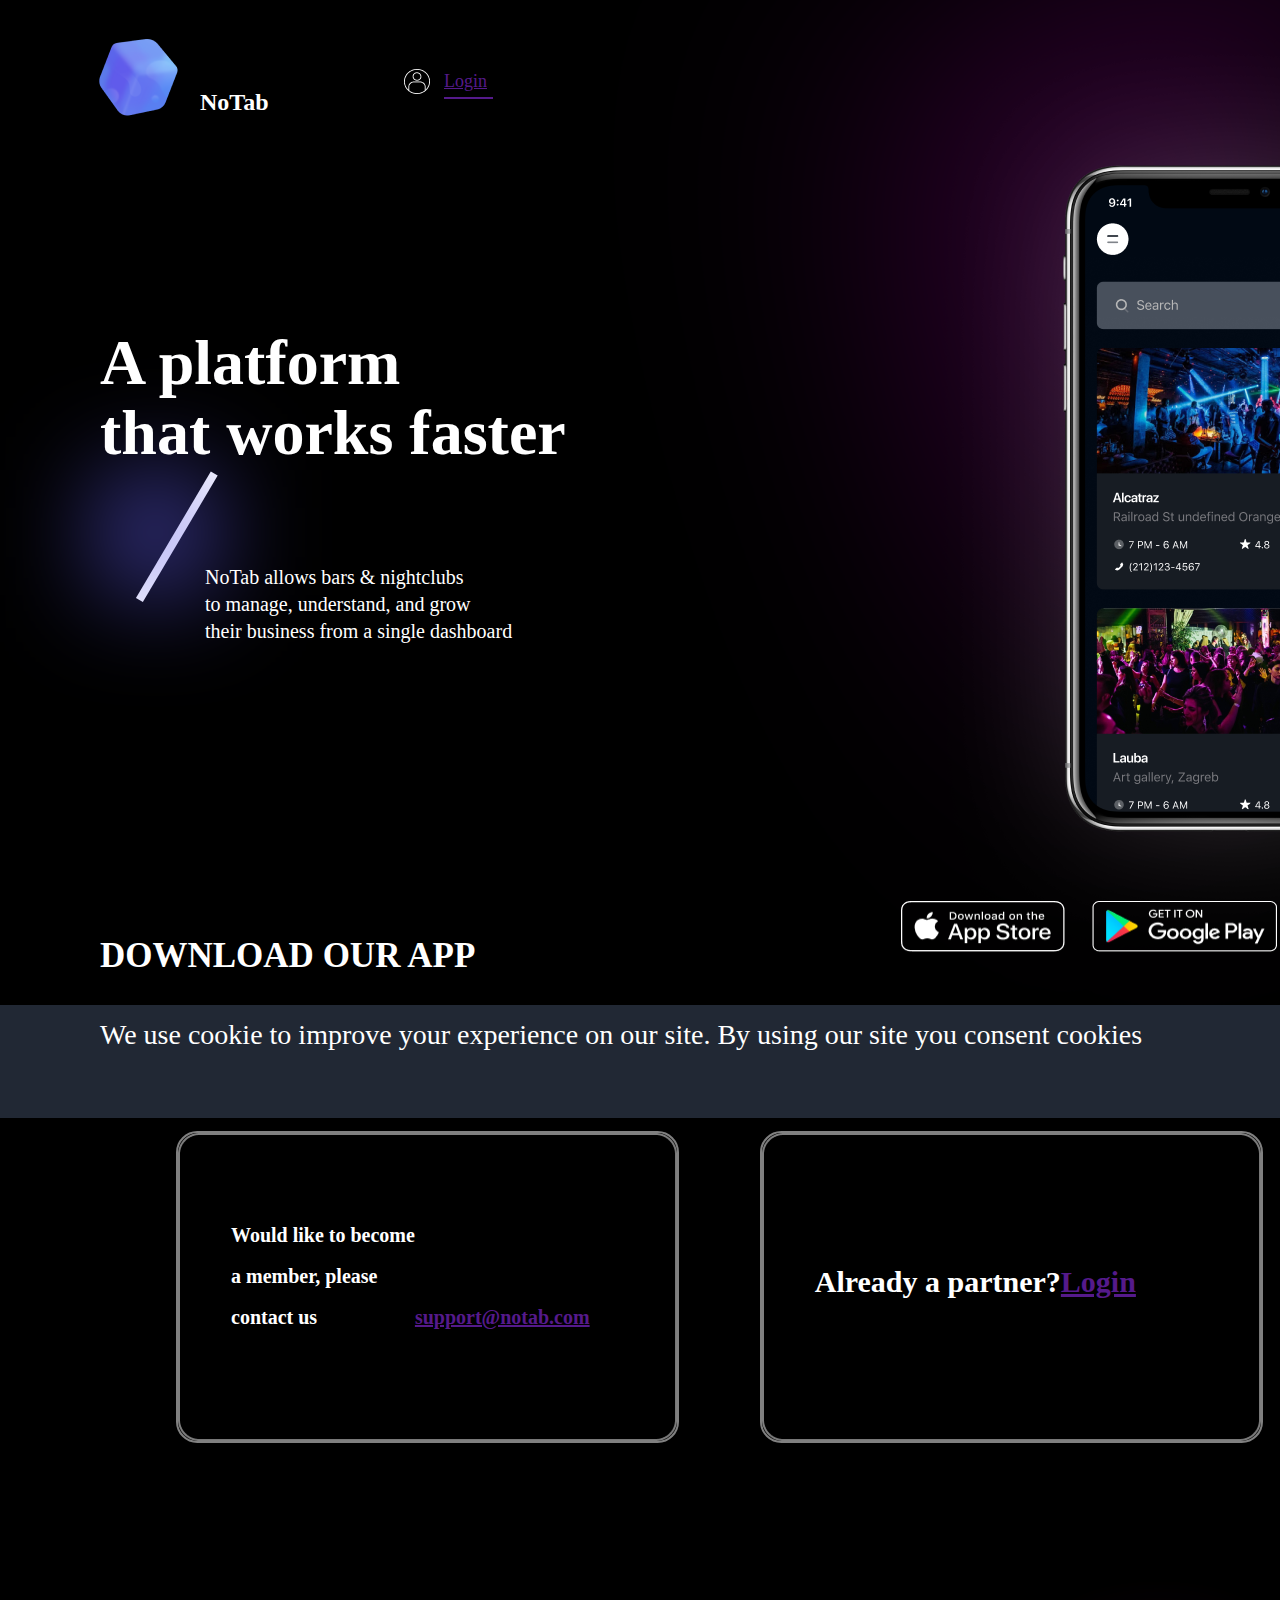
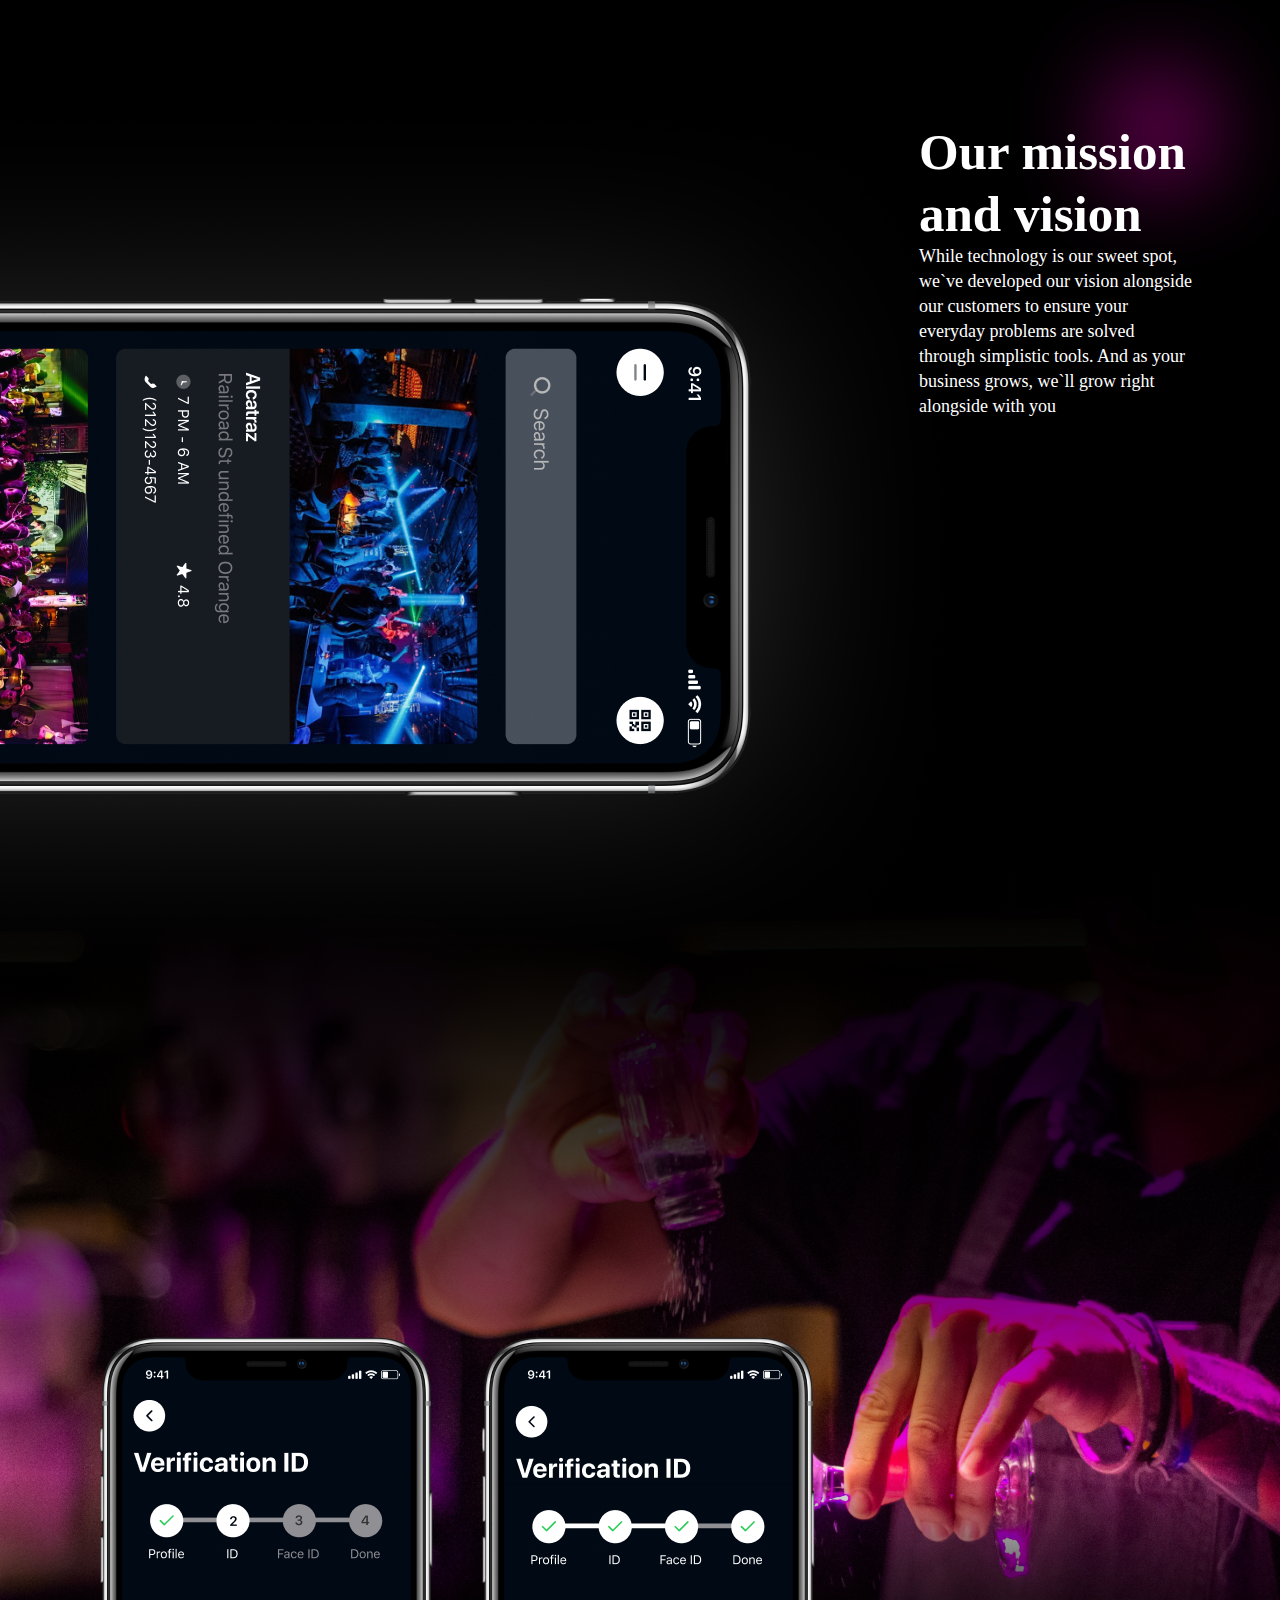
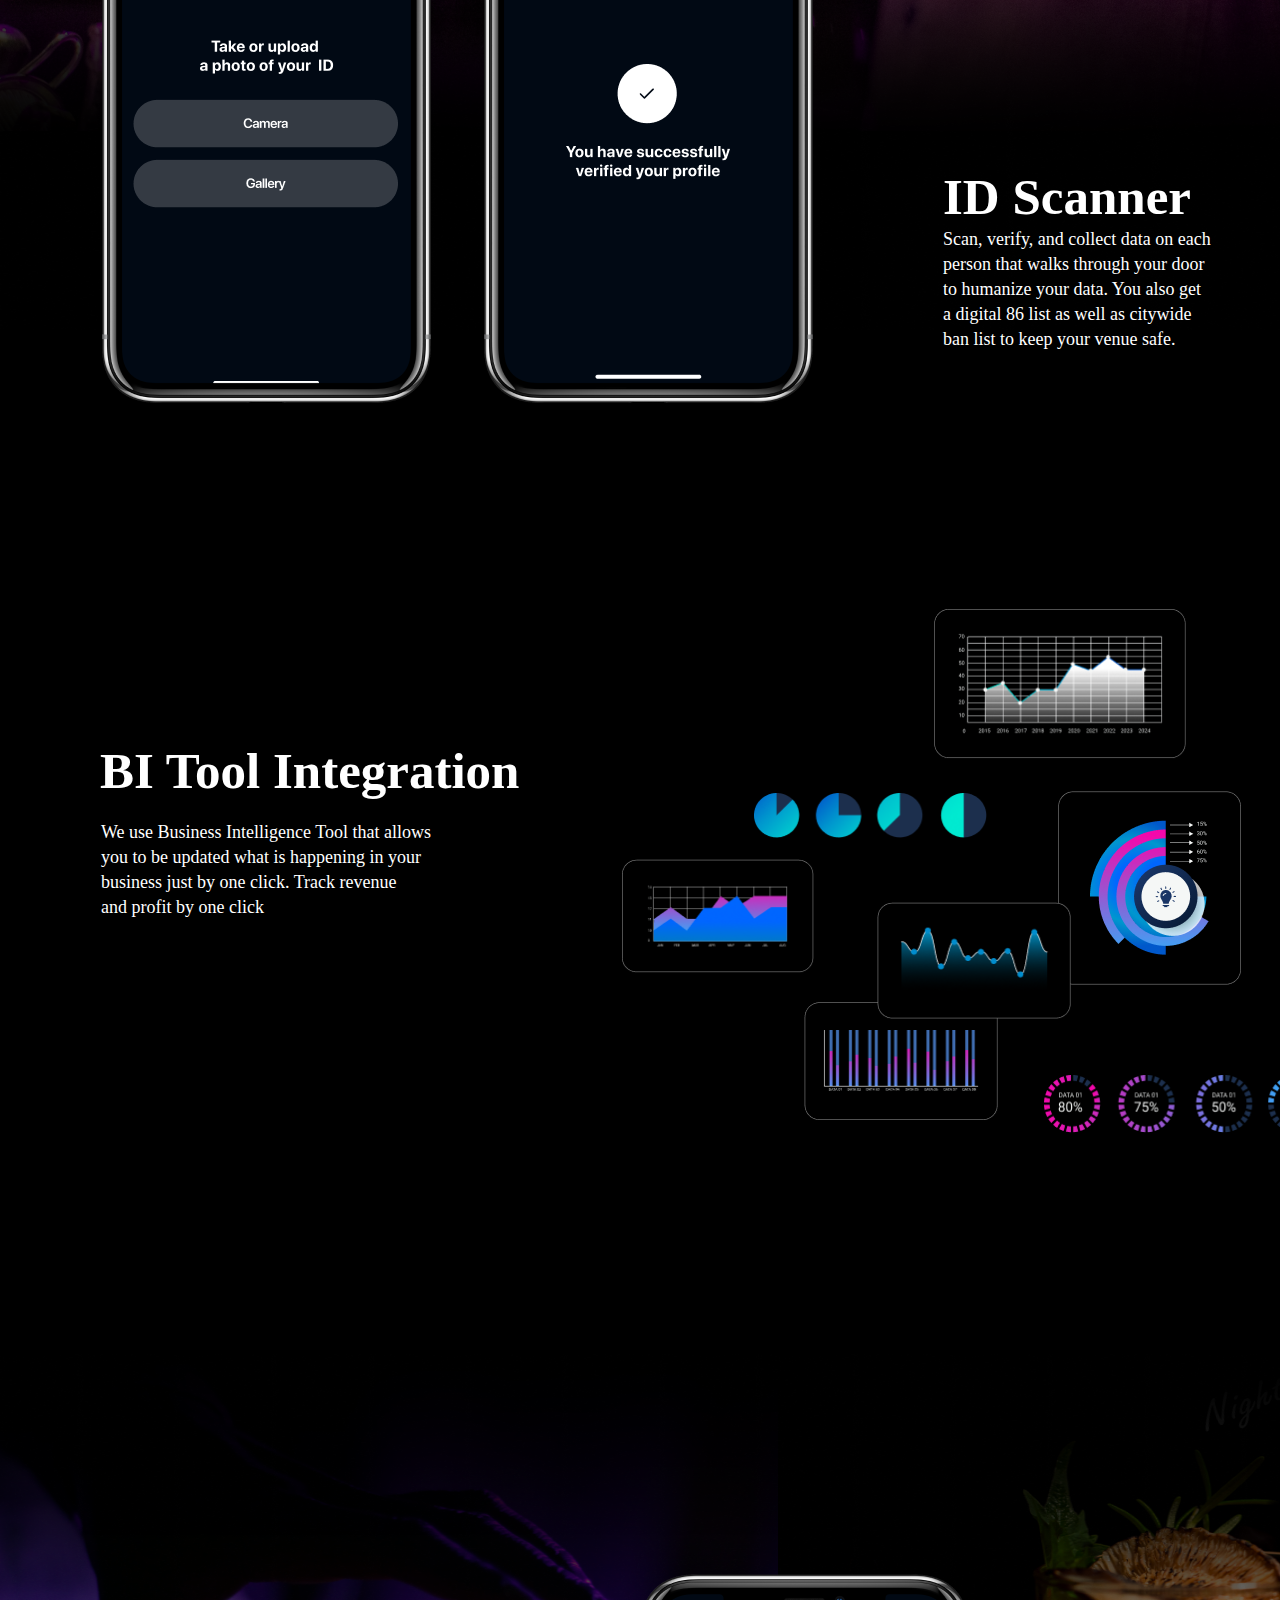
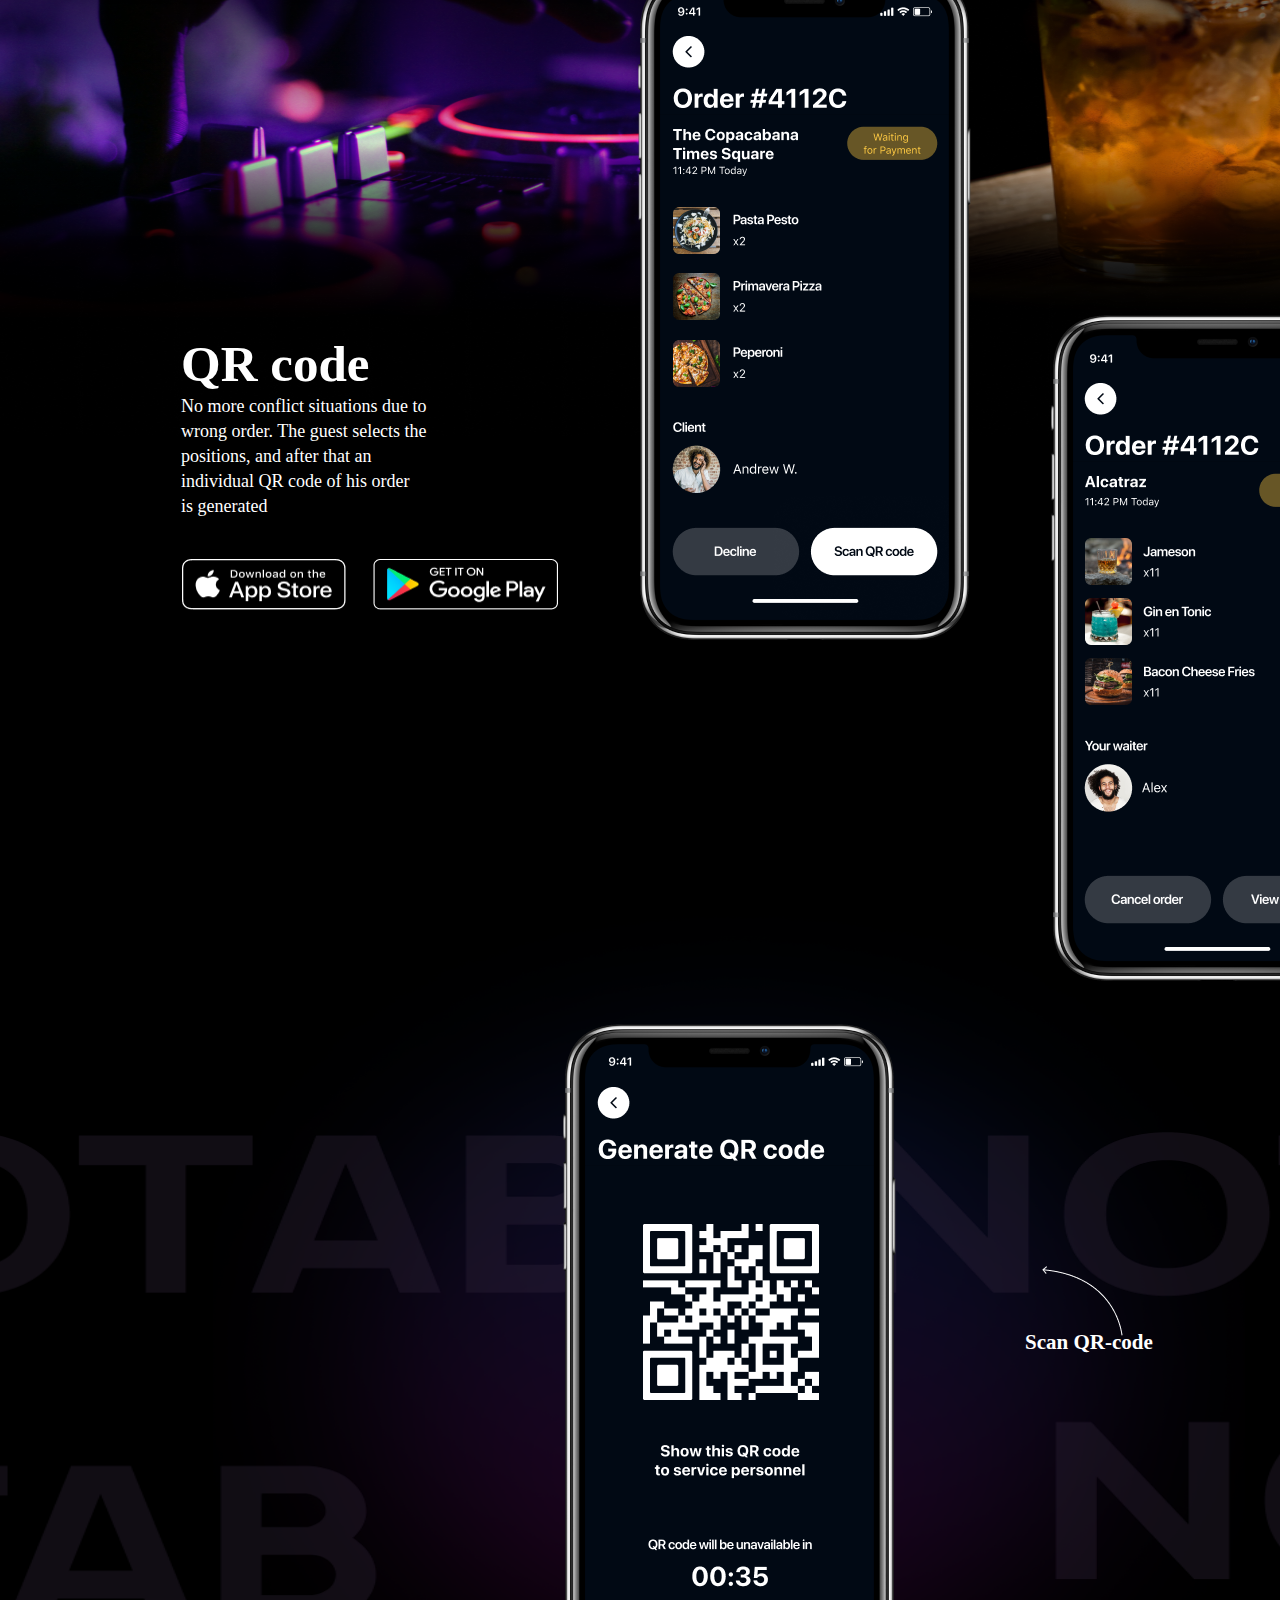
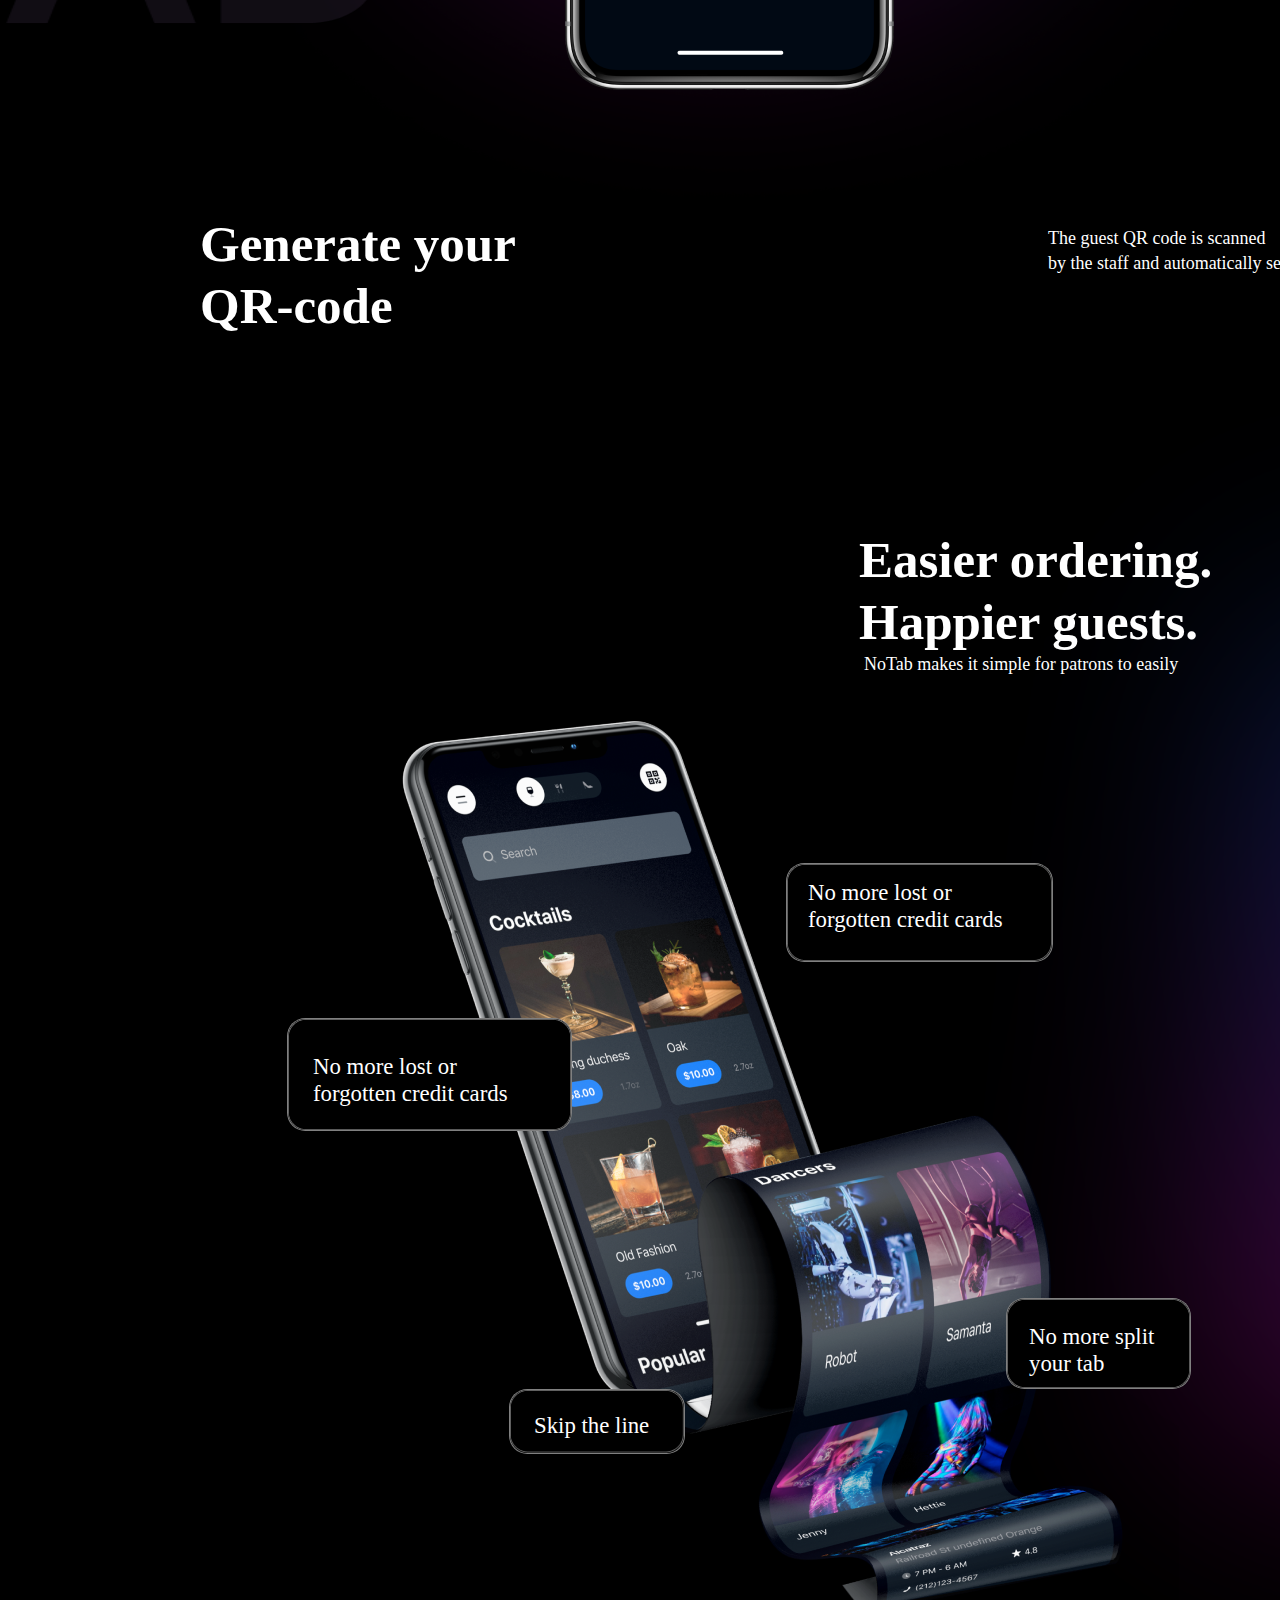
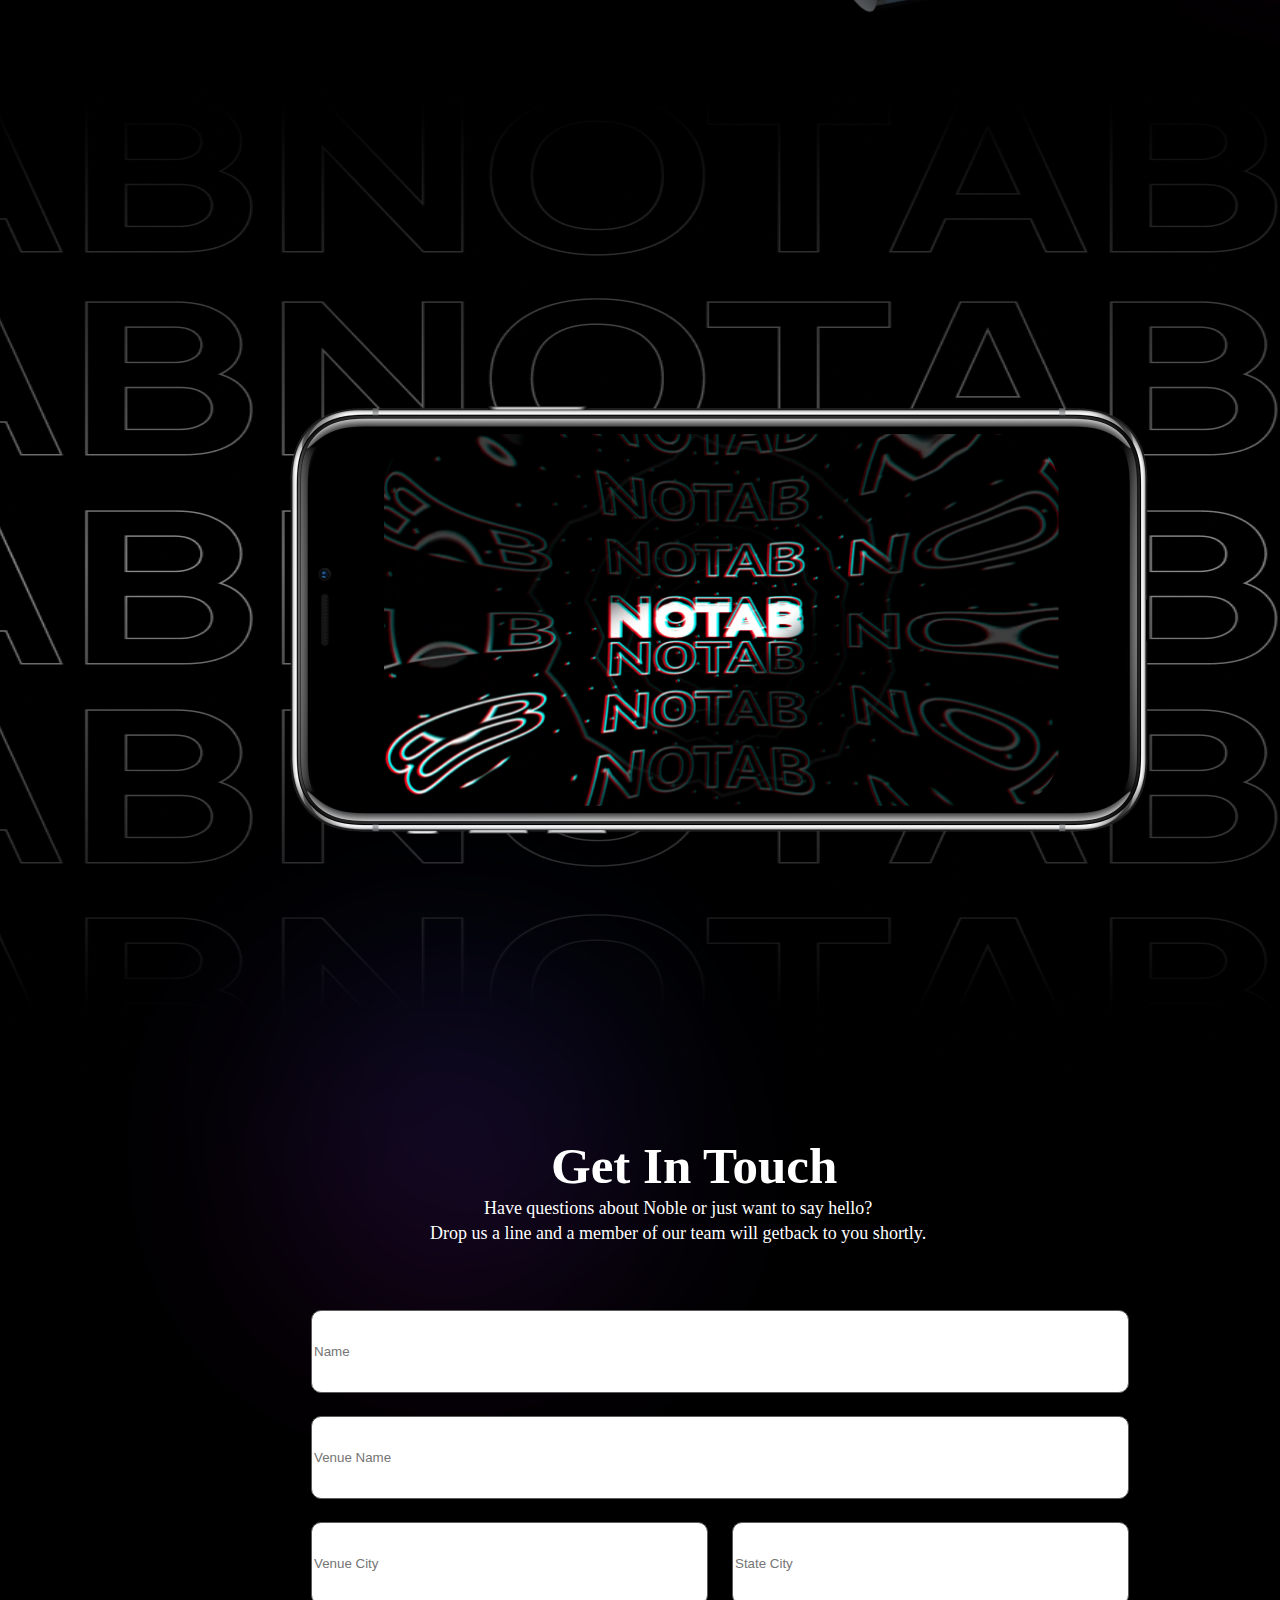
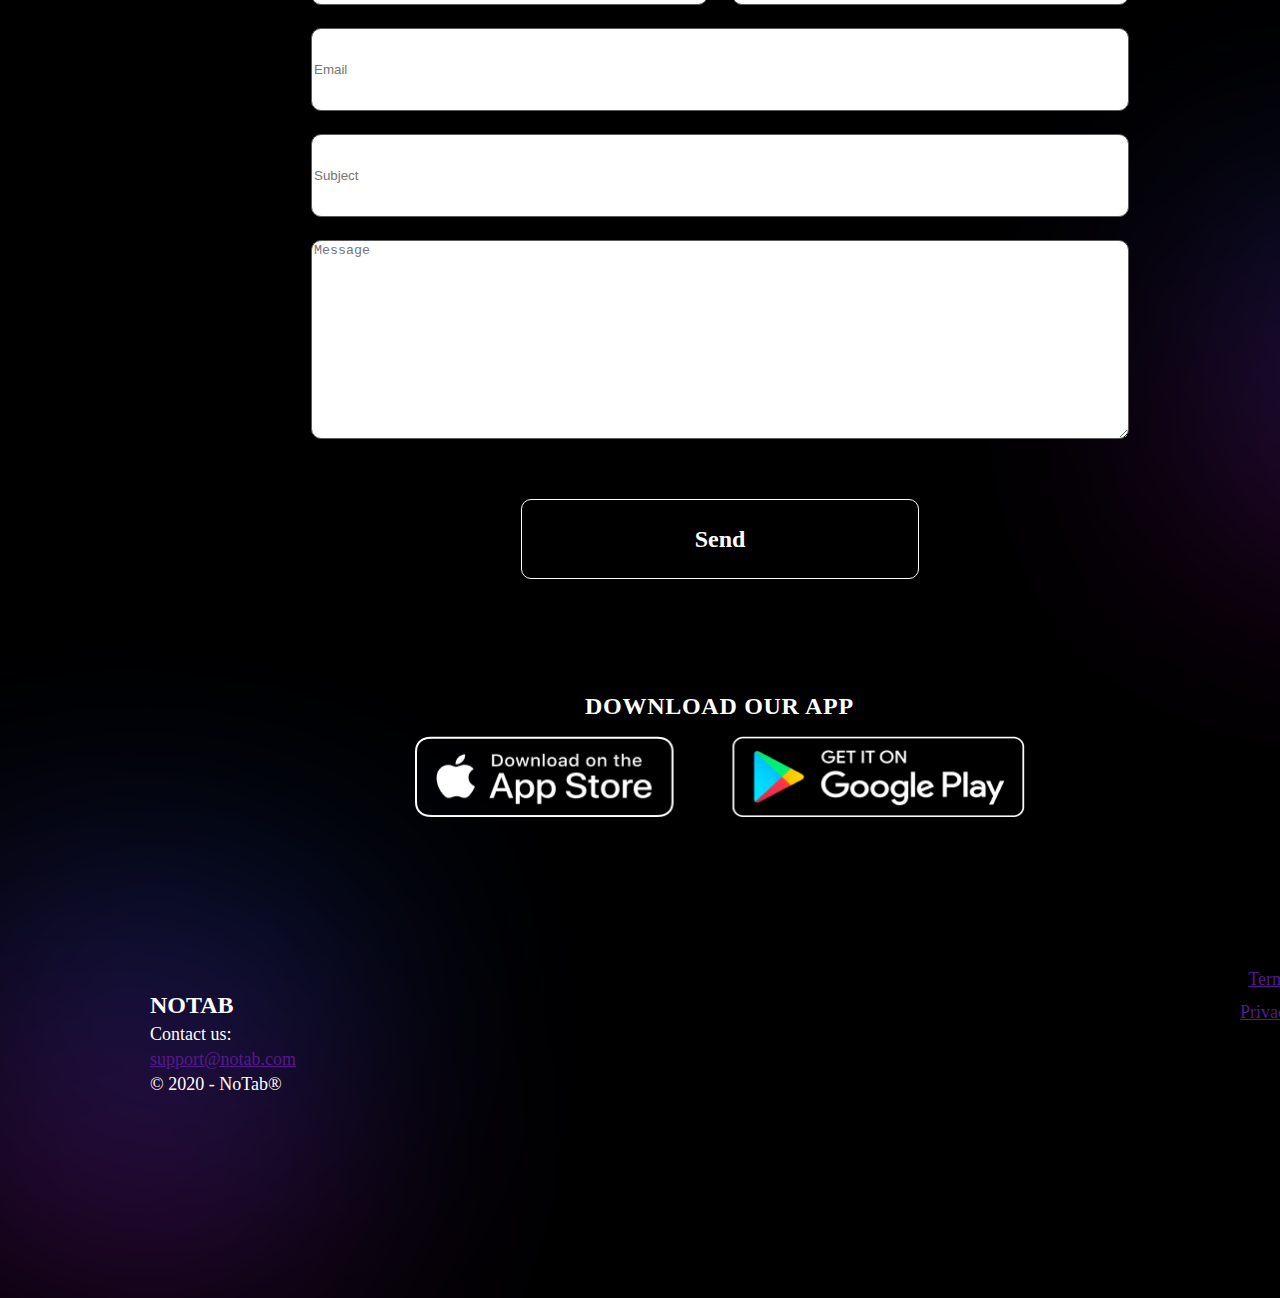
==== index.html @ 24da112d "Add files via upload" ====
<!DOCTYPE html>
<html lang="en">
<head>
    <meta charset="UTF-8">
    <meta http-equiv="X-UA-Compatible" content="IE=edge">
    <meta name="viewport" content="width=device-width, initial-scale=1.0">
    <link rel="stylesheet" href="styles.css">
    <title>Тестовое задание Purrweb</title>
</head>
<body>
    <figure>
        <img src="Img/Cube1.png" alt="" class="sqr">
        <img src="Img/Circle.png" alt="" class="crcl">
        <img src="Img/Cloud.png" alt="" class="cloud1">
        <img src="Img/Phone1.png" alt="" class="phone">
        <img src="Img/Line.png" alt="" class="line">
        <img src="Img/Cloud2.png" alt="" class="cloud2">
        <img src="Img/Apps.png" alt="" class="apps">
        <img src="Img/Border1.png" alt="" class="border">
        <img src="Img/Border1.png" alt="" class="border1">
        <img src="Img/Cloud3.png" alt="" class="cloud3">
        <img src="Img/Background.png" alt="" class="background">
        <img src="Img/Shadow.png" alt="" class="shadow">
        <img src="Img/Phone2.png" alt="" class="phone2">
        <img src="Img/Phone3.png" alt="" class="phone3">
        <img src="Img/Phone4.png" alt="" class="phone4">
        <img src="Img/Group 558.png" alt="" class="g558">
        <img src="Img/Group 559.png" alt="" class="g559">
        <img src="Img/Group 561.png" alt="" class="g561">
        <img src="Img/Group 562.png" alt="" class="g562">
        <img src="Img/Group 564.png" alt="" class="g564">
        <img src="Img/Group 565.png" alt="" class="g565">
        <img src="Img/Group.png" alt="" class="g1">
        <img src="Img/Background1.png" alt="" class="background1">
        <img src="Img/Background2.png" alt="" class="background2">
        <img src="Img/Text.png" alt="" class="text">
        <img src="Img/Shadow1.png" alt="" class="shadow1">
        <img src="Img/Phone6.png" alt="" class="phone5">
        <img src="Img/Phone5.png" alt="" class="phone6">
        <img src="Img/Apps1.png" alt="" class="apps1">
        <img src="Img/Cloud4.png" alt="" class="cloud4">
        <img src="Img/Text1.png" alt="" class="text1">
        <img src="Img/Phone7.png" alt="" class="phone7">
        <img src="Img/Cloud5.png" alt="" class="cloud5">
        <img src="Img/Phone9.png" alt="" class="phone9">
        <img src="Img/Rec1.png" alt="" class="rec1">
        <img src="Img/Rec2.png" alt="" class="rec2">
        <img src="Img/Rec3.png" alt="" class="rec3">
        <img src="Img/Rec4.png" alt="" class="rec4">
        <img src="Img/Text2.png" alt="" class="text2">
        <img src="Img/Phone81.png" alt="" class="phone81">
        <img src="Img/Phone82.png" alt="" class="phone82">
        <img src="Img/Phone8.png" alt="" class="phone8">
        <img src="Img/Cloud6.png" alt="" class="cloud6">
        <img src="Img/Cloud7.png" alt="" class="cloud7">
        <img src="Img/Cloud8.png" alt="" class="cloud8">
        <img src="Img/Apps2.png" alt="" class="apps2">
        <img src="Img/Arrow 1.png" alt="" class="arrow">
    </figure>
    <section>
        <h2 class="notab">NoTab</h2>
        <a href="" class="login" :hover>Login</a>
        <h2 class="middle1">A platform <br> that works faster</h2>
        <p class="middle2">NoTab allows bars & nightclubs <br> to manage, understand, and grow <br> their business from a single dashboard</p>
    </section>
    <section>
        <h2 class="bottom1">DOWNLOAD OUR APP</h2>
        <p class="cookie">We use cookie to improve your experience on our site. By using our site you consent cookies <button class="button1">Ok</button></p>
        <p class="donate">Would like to become <br>a member, please <br> contact us <a href="">support@notab.com</a></p>
        <p class="donate1">Already a partner? <br> <a href="">Login</a></p>
    </section>
    <form action="" class="form1">
        <input type="text" class="username" required placeholder="Name">
        <input type="text" class="vename" required placeholder="Venue Name">
        <input type="text" class="city1" required placeholder="Venue City"> <input type="text" class="city2" required placeholder="State City">
        <input type="text" class="mail" required placeholder="Email">
        <input type="text" class="subject" required placeholder="Subject">
        <textarea name="" id="" cols="30" rows="10" class="message" required placeholder="Message"></textarea>
        <input type="submit" value="Send" class="send" required>
    </form>
    <section>
     <h2 class="section1">Our mission <br> and vision</h2>
     <p class="section2">While technology is our sweet spot, <br> we`ve developed our vision alongside <br> our customers to ensure your <br> everyday problems are solved <br> through simplistic tools. And as your <br> business grows, we`ll grow right <br> alongside with you</p>
    </section>
    <section>
        <h2 class="id1">ID Scanner</h2>
        <p class="scan">Scan, verify, and collect data on each <br> person that walks through your door <br> to humanize your data. You also get <br> a digital 86 list as well as citywide <br> ban list to keep your venue safe.</p>
    </section>
    <section>
        <h2 class="bi">BI Tool Integration</h2>
        <p class="bit">We use Business Intelligence Tool that allows <br> you to be updated what is happening in your <br> business just by one click. Track revenue <br> and profit by one click</p>
    </section>
    <section>
        <h2 class="qr">QR code</h2>
        <p class="conf">No more conflict situations due to <br> wrong order. The guest selects the <br> positions, and after that an <br> individual QR code of his order <br> is generated</p>
        <p class="scan1">Scan QR-code</p>
    </section>
    <section>
        <h2 class="gen">Generate your <br> QR-code</h2>
        <p class="gue">The guest QR code is scanned <br> by the staff and automatically sent</p>
    </section>
    <section>
        <h2 class="ease">Easier ordering. <br> Happier guests.</h2>
        <p class="not">NoTab makes it simple for patrons to easily</p>
    </section>
    <section>
        <p class="sqr1">No more lost or <br> forgotten credit cards</p>
        <p class="sqr2">No more lost or <br> forgotten credit cards</p>
        <p class="sqr3">Skip the line</p>
        <p class="sqr4">No more split <br> your tab</p>
    </section>
    <section>
        <h2 class="getin">Get In Touch</h2>
        <p class="ques">Have questions about Noble or just want to say hello? <br> Drop us a line and a member of our team will getback to you shortly.</p>
    </section>
    <footer>
        <h2 class="dow">DOWNLOAD OUR APP</h2>
        <section>
            <h2 class="not1">NOTAB</h2>
            <p class="cont">Contact us: <br> <a href="">support@notab.com</a> <br> © 2020 - NoTab®</p>
        </section>
        <section>
            <a href="" class="term">Terms to use</a>
            <a href="" class="term1">Privacy policy</a>
        </section>
    </footer>
</body>
</html>
---- styles.css ----
html{
background-color: black;
color: white;
}
.notab{
position: absolute;
width: 96px;
height: 24.75px;
left: 200px;
top: 69px;
}
.sqr{
position: absolute;
width: 107px;
height: 109px;
left: 85px;
top: 23px;
}
.crcl{
position: absolute;
width: 26px;
height: 24.99px;
left: 404px;
top: 69px;
}
.login{
position: absolute;
width: 49px;
height: 25px;
left: 444px;
top: 69px;
font-family: 'Noto Sans';
font-style: normal;
font-weight: 500;
font-size: 18px;
line-height: 25px;
border-bottom: 2px solid;
padding-bottom: 3px;
}
.cloud1, .cloud2, .cloud3, .cloud4, .cloud5, .cloud6, .cloud7, .cloud8{
position: absolute;
}
.cloud1{
left: 835.35px;
filter: blur(125px);
transform: rotate(-105.26deg);
}
.cloud2{
width: 125px;
height: 125px;
left: 93px;
top: 470px;
background: rgba(96, 92, 234, 0.5);
filter: blur(50px);
}
.cloud3{
width: 85px;
height: 85px;
left: 1116px;
top: 1686px;
background: #F101BF;
opacity: 0.7;
filter: blur(50px);
}
.cloud4{
width: 1031.52px;
height: 961.81px;
left: 213px;
top: 5677px;
}
.cloud5, .cloud6, .cloud7, .cloud8{
background: linear-gradient(12.08deg, #F101BF 2.82%, #0066FF 97.06%);
opacity: 0.3;
filter: blur(125px);
transform: rotate(5.78deg);
}
.cloud5{
left: 1236px;
right: -7.63%;
top: 7054px;
bottom: 32.11%;
}
.cloud6{
height: 250px;
left: 332px;
right: 837px;
top: 9017px;
bottom: 1492px;
}
.cloud7{
height: 336px;
width: 340px;
left: 1200px;
right: -120px;
top: 9811px;
bottom: 600px;
}
.cloud8{
height: 405px;
width: 411px;
left: -60px;
right: 1053px;
top: 10473px;
bottom: -140px;
}
.phone, .phone2, .phone3, .phone4, .phone5, .phone6, .phone7, .phone8, .phone81, .phone82, .phone9{
position: absolute;
}
.phone{
left: 923px;
}
.phone2{
top: 1689px;
left: 0px;
}
.phone3{
left: 100px;
top: 2937px;
}
.phone4{
left: 482px;
top: 2937px;
}
.phone5{
left: 638px;
top: 4774px;   
}
.phone6{
left: 1051px;
top: 5115px;
}
.phone7{
left: 563px;
top: 5824px;
}
.phone8{
left: 290.06px;
top: 8406.08px;
}
.phone81{
width: 835px;
height: 402px;
left: 302px;
top: 8419.16px;
}
.phone82{
width: 675.46px;
height: 377px;
left: 384px;
top: 8431.08px;
background: #000000;
border-radius: 57px;
}
.phone9{
left: 311px;
top: 7059px;
}
.line{
position: absolute;
width: 139.43px;
height: 0px;
left: 103px;
top: 533px;
border: 4px solid #FFFFFF;
transform: rotate(120.61deg);
}
.middle1, .middle2{
position: absolute;
font-style: normal;
display: flex;
align-items: flex-end;
}
.middle1{
width: 643px;
height: 140px;
left: 100px;
top: 275px;
font-family: 'Montserrat';
font-weight: 700;
font-size: 64px;
line-height: 70px;
}
.middle2{
width: 380px;
height: 81px;
left: 205px;
top: 544px;
font-family: 'Noto Sans';
font-weight: 400;
font-size: 20px;
line-height: 27px;
}
.bottom1{
position: absolute;
width: 413px;
height: 70px;
left: 100px;
top: 892px;
font-family: 'Montserrat';
font-style: normal;
font-weight: 700;
font-size: 35px;
line-height: 70px;
display: flex;
align-items: flex-end;
}
.apps, .apps1, .apps2{
position: absolute;
}
.apps, .apps1{
width: 376px;
height: 51.33px; 
}
.apps{
left: 901px;
top: 901px;
}
.apps1{
left: 182px;
top: 5359px;   
}
.apps2{
width: 610.13px;
height: 81.27px;
left: 415px;
top: 10335.73px;
}
.cookie{
position: absolute;
width: 100%;
height: 93px;
left: 0px;
top: 977px; 
background: #212834;
font-family: 'Noto Sans';
font-style: normal;
font-weight: 400;
font-size: 28px;
line-height: 19px; 
text-align:left;
padding-left: 100px;
padding-top: 20px; 
}
.button1{
position: absolute;
width: 132px;
height: 50px;
left: 1284px;
top:25px;
background: rgba(255, 255, 255, 0.1);
border: 0.5px solid #FFFFFF;
border-radius: 6px;  
font-family: 'Noto Sans';
font-style: normal;
font-weight: 400;
font-size: 14px;
line-height: 19px;
text-align: center;  
}
.donate{
position: absolute;
width: 375px;
height: 123px;
left: 231px;
top: 1195px;
font-family: 'Noto Sans';
font-style: normal;
font-weight: 700;
font-size: 20px;
line-height: 41px;
display: flex;
align-items: flex-end;
color: #FFFFFF;
}
.border, .border1{
box-sizing: border-box;
position: absolute;
width: 503px;
height: 312px;
top: 1131px;
border: 2px solid rgba(255, 255, 255, 0.5);
border-radius: 21.3671px;
}
.border{
left: 176px;
}
.border1{
left: 760px;
}
.donate1{
position: absolute;
width: 325px;
height: 46.22px;
left: 814.78px;
top: 1228px;
font-family: 'Noto Sans';
font-style: normal;
font-weight: 700;
font-size: 30px;
line-height: 41px;
display: flex;
align-items: center;
}
.background, .background1, .background2{
position: absolute;
}
.background{
width: 1440px;
height: 836px;
left: 0px;
top: 2495px;
}
.background1{
width: 811px;
height: 606px;
left: -33px;
top: 4554px;
}
.background2{
width: 733px;
height: 617px;
left: 789px;
top: 4549px;
}
.shadow, .shadow1{
position: absolute;
background: linear-gradient(179.83deg, #000000 -3.1%, rgba(0, 0, 0, 0) 56.76%, #000000 83.92%);
}
.shadow{
width: 1450px;
height: 1060px;
left: 0px;
top: 2470px;
}
.shadow1{
width: 1455px;
height: 682px;
left: -14px;
top: 4554px;
}
.g1, .g558, .g559, .g561, .g562, .g564, .g565{
    position: absolute;
}
.g558{
width: 233.24px;
height: 45.35px;
left: 754px;
top: 3993px;    
}
.g559{
width: 182.49px;
height: 193.03px;
left: 1058.36px;
top: 3991.49px;
}
.g561{
width: 193.85px;
height: 117.61px;
left: 803.68px;
top: 4202.37px;
}
.g562{
width: 193.85px;
height: 117.61px;
left: 876.68px;
top: 4101.8px;
}
.g564{
width: 192.22px;
height: 114.36px;
left: 622px;
top: 4058.81px;
}
.g565{
width: 252.24px;
height: 150.05px;
left: 934.26px;
top: 3809px;
}
.g1{
width: 281px;
height: 58px;
left: 1044px;
top: 4275px;
}
.text, .text1, .text2{
position: absolute;
}
.text{
width: 138.61px;
height: 54.24px;
left: 1199px;
top: 4567.81px;
transform: rotate(-12.84deg);   
}
.text1{
width: 1939.19px;
height: 495.06px;
left: -251.5px;
top: 5932.22px;
}
.text2{
width: 2099px;
height: 1106px;
left: -310px;
top: 8027px;
}
.rec1, .rec2, .rec3, .rec4 {
box-sizing: border-box;
position: absolute;
background: #000000;
border: 0.76007px solid rgba(255, 255, 255, 0.5);
border-radius: 18.2417px;
}
.rec1{
width: 285px;
height: 113px;
left: 287px;
top: 7418px;
}
.rec2{
width: 266.78px;
height: 98.81px;
left: 786px;
top: 7263px;
}
.rec3{
width: 175.58px;
height: 65.37px;
left: 509px;
top: 7789px;
}
.rec4{
width: 185px;
height: 91px;
left: 1006px;
top: 7698px;
}
.arrow{
position: absolute;
left: 1042.06px;
top: 6066.2px;
}
.username, .vename, .city1, .city2, .mail, .subject, .message{
box-sizing: border-box;
position: absolute;
background: #FFFFFF;
border: 1px solid #5C5C5C;
border-radius: 10px;
}
.username, .vename, .city1, .city2, .mail, .subject{
height: 83px;
}
.username, .vename, .mail, .subject, .message{
width: 818px;
}
.username, .vename, .city1, .mail, .subject, .message{
left: 311px;
}
.username{
top: 9310px;
}
.vename{
top: 9416px;
}
.city1{
width: 397px;
top: 9522px;
}
.city2{
width: 397px;
left: 732px;
top: 9522px;
}
.mail{
top: 9628px;
}
.subject{
top: 9734px;
}
.message{
height: 199px;
top: 9840px;
}
.send{
box-sizing: border-box;
position: absolute;
width: 398px;
height: 80px;
left: 521px;
top: 10099px;
background: #000000;
border: 1px solid #FFFFFF;
border-radius: 10px;
color: white;
font-family: 'Montserrat';
font-style: normal;
font-weight: 700;
font-size: 24px;
line-height: 29px;
}
.section1, .id1, .bi, .qr, .gen, .ease, .getin {
position: absolute;
font-family: 'Montserrat';
font-style: normal;
font-weight: 700;
font-size: 51px;
line-height: 62px;
display: flex;
align-items: flex-end;
}
.section1{
width: 358px;
height: 124px;
left: 919px;
top: 1679px;
}
.section2, .scan, .bit, .conf, .gue, .not, .ques{
position: absolute;
font-family: 'Noto Sans';
font-style: normal;
font-weight: 400;
font-size: 18px;
line-height: 25px;
display: flex;
align-items: flex-end;
}
.section2{
width: 315px;
height: 175px;
left: 919px;
top: 1826px; 
}
.id1{
width: 400px;
height: 62px;
left: 943px;
top: 3324px;
}
.scan{
width: 316px;
height: 125px;
left: 943px;
top: 3409px;
}
.bi{
width: 497px;
height: 62px;
left: 100px;
top: 3898px;
}
.bit{
width: 395px;
height: 119px;
left: 101px;
top: 3983px;
}
.qr{
width: 226px;
height: 62px;
left: 181px;
top: 5091px;
}
.conf{
width: 315px;
height: 125px;
left: 181px;
top: 5176px;
}
.scan1{
position: absolute;
width: 155px;
height: 26px;
left: 1025px;
top: 6108px;
font-family: 'Montserrat';
font-style: normal;
font-weight: 700;
font-size: 21px;
line-height: 26px;
display: flex;
align-items: flex-end;
}
.gen{
width: 381px;
height: 124px;
left: 200px;
top: 6571px;
}
.gue{
width: 292px;
height: 50px;
left: 1048px;
top: 6608px;
}
.ease{
width: 421px;
height: 124px;
left: 859px;
top: 6887px;
}
.not{
width: 365px;
height: 25px;
left: 864px;
top: 7034px;
}
.not1{
position: absolute;
width: 81.01px;
height: 16.15px;
left: 150px;
top: 10572px;
}
.getin{
width: 337px;
height: 62px;
left: 551px;
top: 9093px; 
}
.ques{
width: 580px;
height: 50px;
left: 430px;
top: 9178px;
text-align: center;
}
.dow{
position: absolute;
width: 269px;
height: 33px;
left: 585px;
top: 10270px;
font-family: 'Noto Sans';
font-style: normal;
font-weight: 700;
font-size: 24px;
line-height: 33px;
letter-spacing: 0.03em;
}
.cont, .term, .term1{
position: absolute;
font-family: 'Avenir';
font-style: normal;
font-weight: 500;
font-size: 18px;
line-height: 25px;
}
.cont{
width: 171px;
height: 50px;
left: 150px;
top: 10604px;
}
.term{
width: 100px;
height: 25px;
left: 1240px;
top: 10567px;
line-height: 25px;
text-align: right;
}
.term1{
width: 115px;
height: 25px;
left: 1240px;
top: 10600px;
}
.sqr1, .sqr2, .sqr3, .sqr4{
position: absolute;
font-family: 'Roboto';
font-style: normal;
font-weight: 500;
font-size: 22.8021px;
line-height: 27px;
display: flex;
align-items: flex-end;
}
.sqr1{
width: 233px;
height: 54px;
left: 313px;
top: 7430px;
}
.sqr2{
width: 222px;
height: 54px;
left: 808px;
top: 7256px;
}
.sqr3{
width: 125.41px;
height: 26.6px;
left: 534px;
top: 7790px;
}
.sqr4{
width: 138px;
height: 54px;
left: 1029px;
top: 7700px;
}
a:hover{
    background-color: #0066FF;
}
button:hover{
    background-color: white;
}
.send:hover{
    background-color: grey;
}
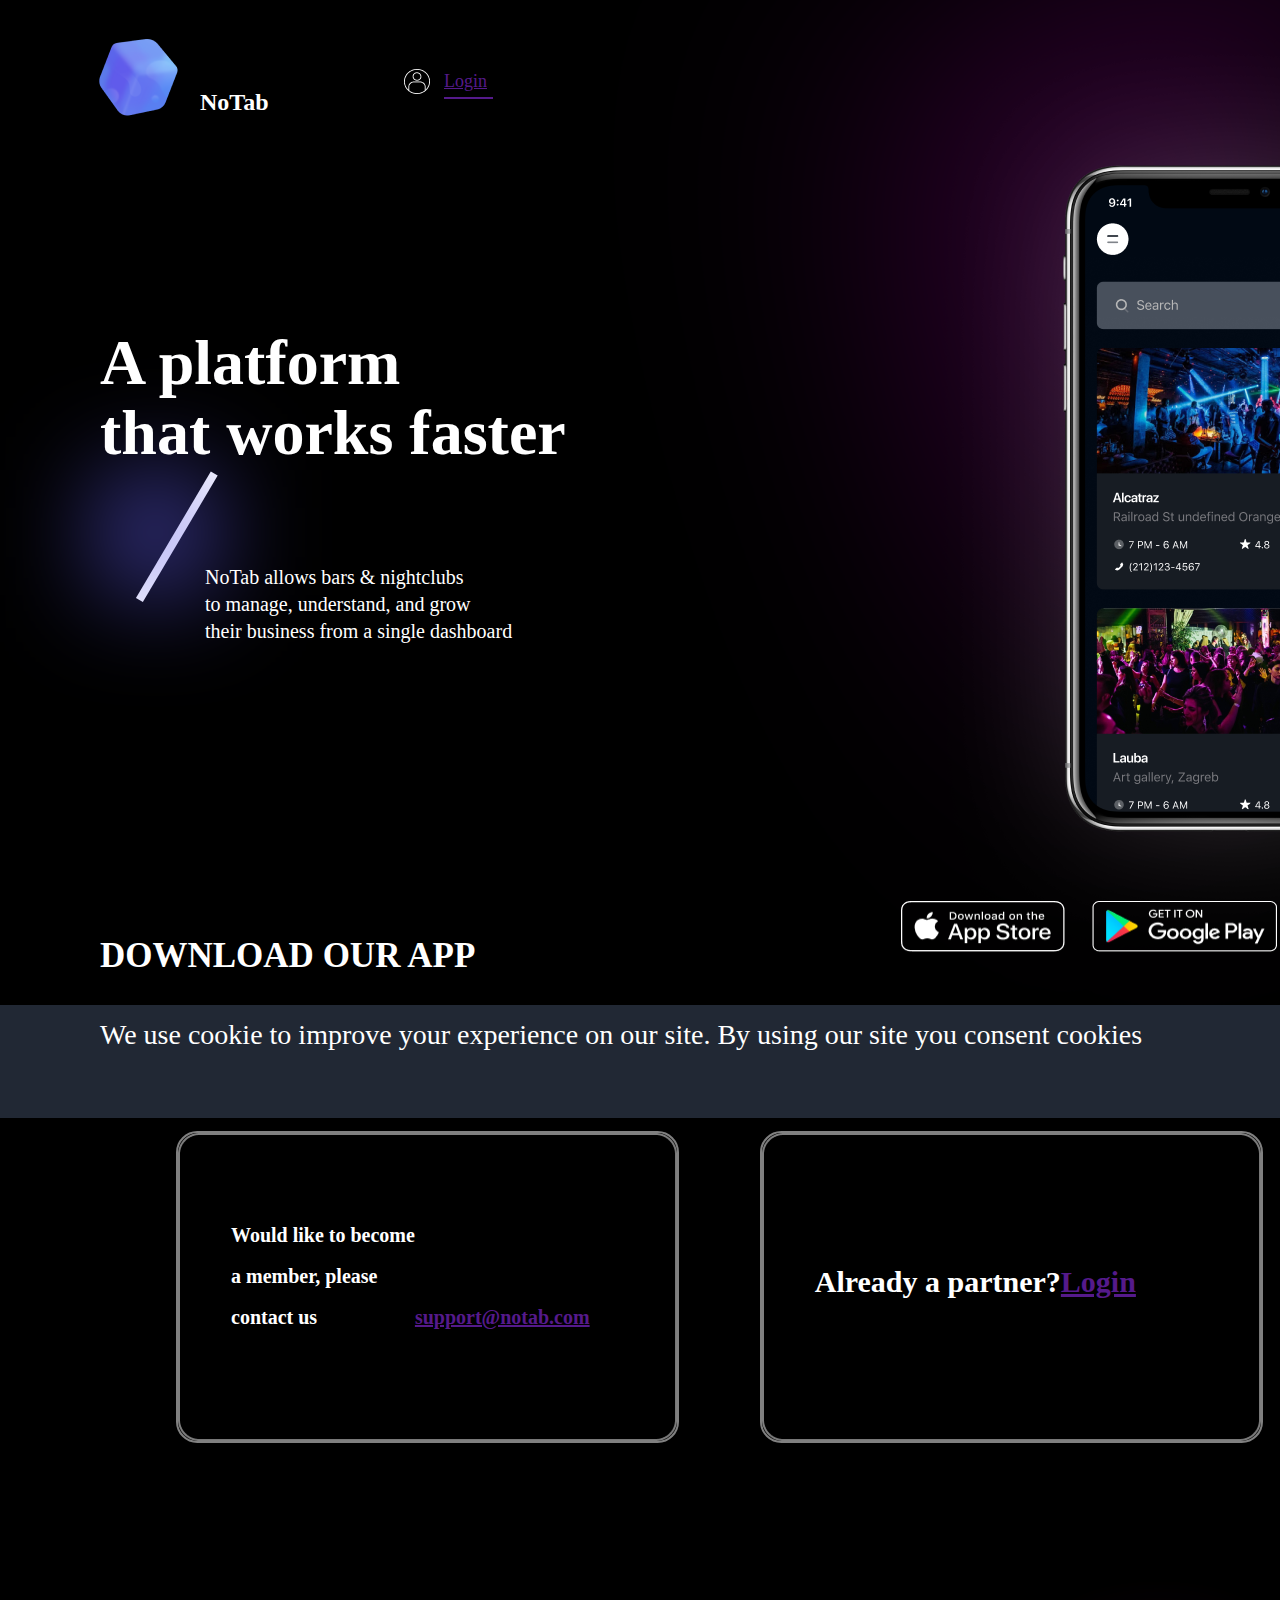
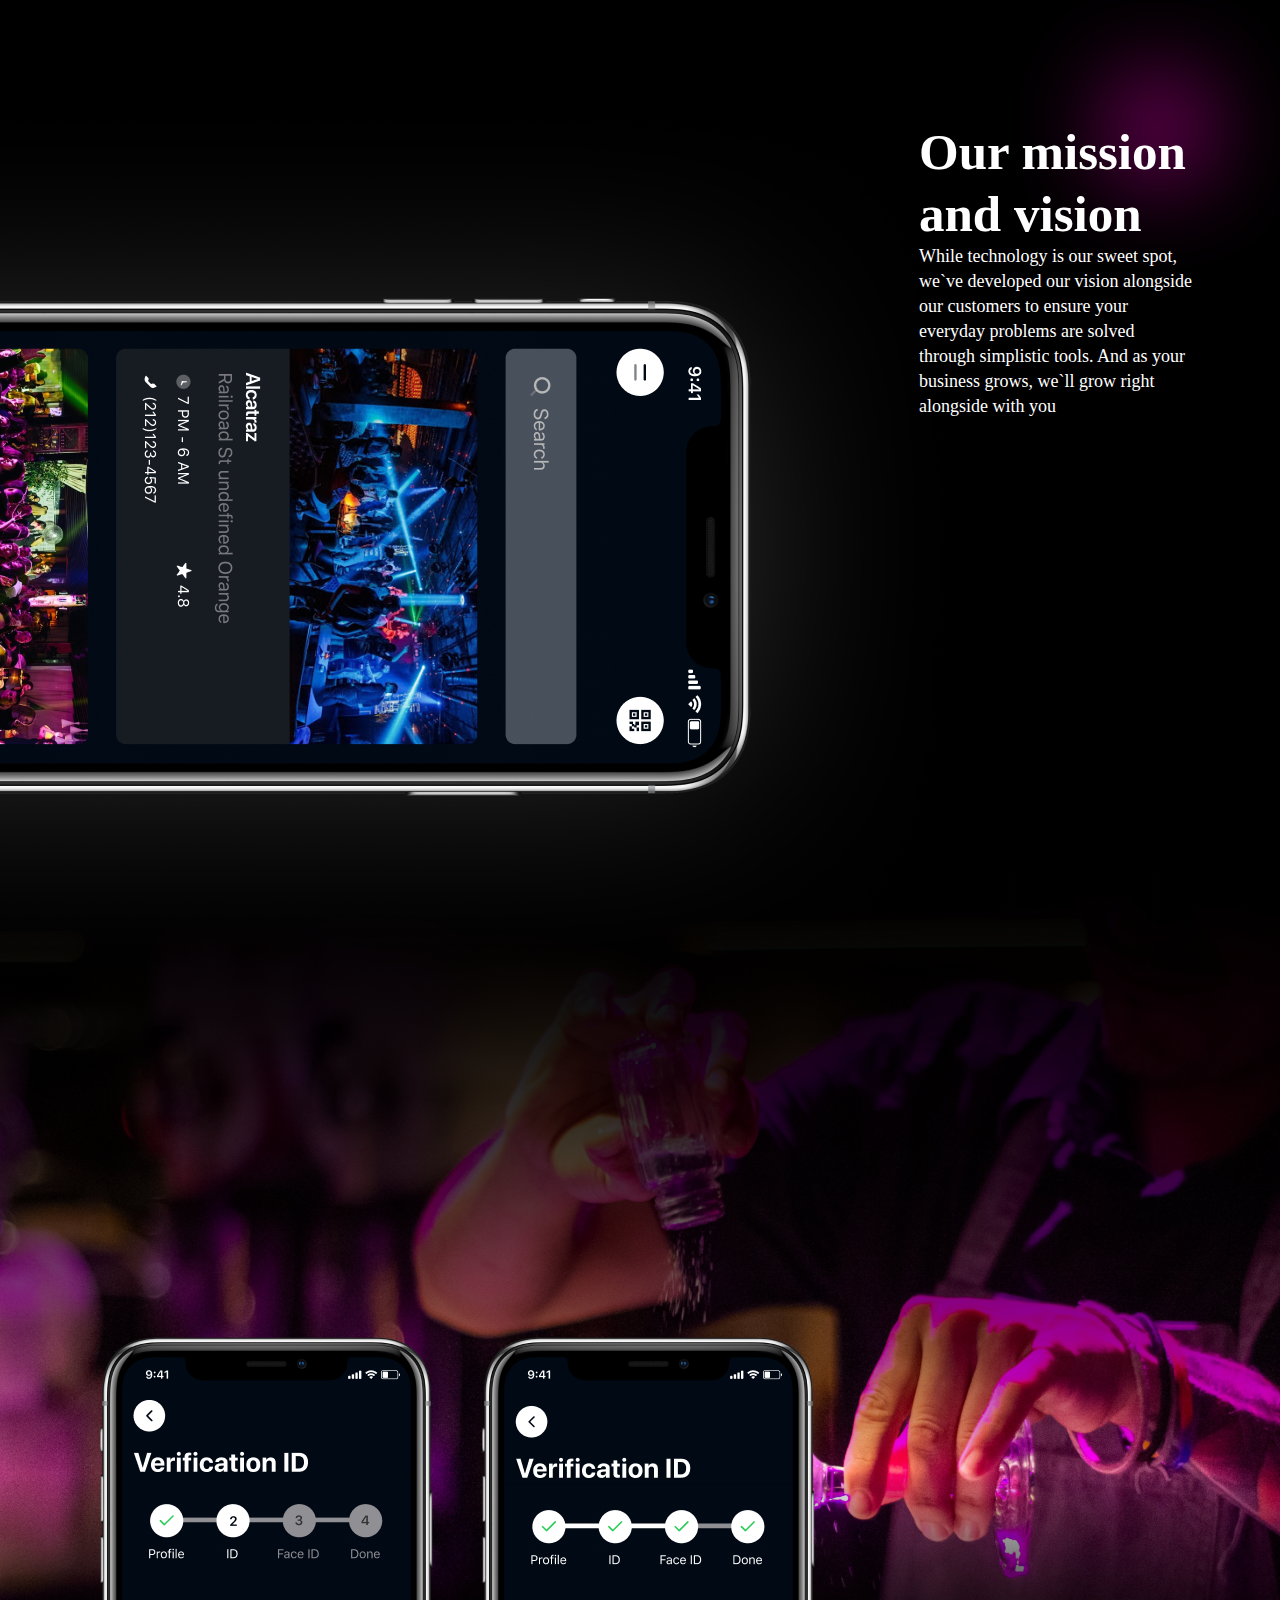
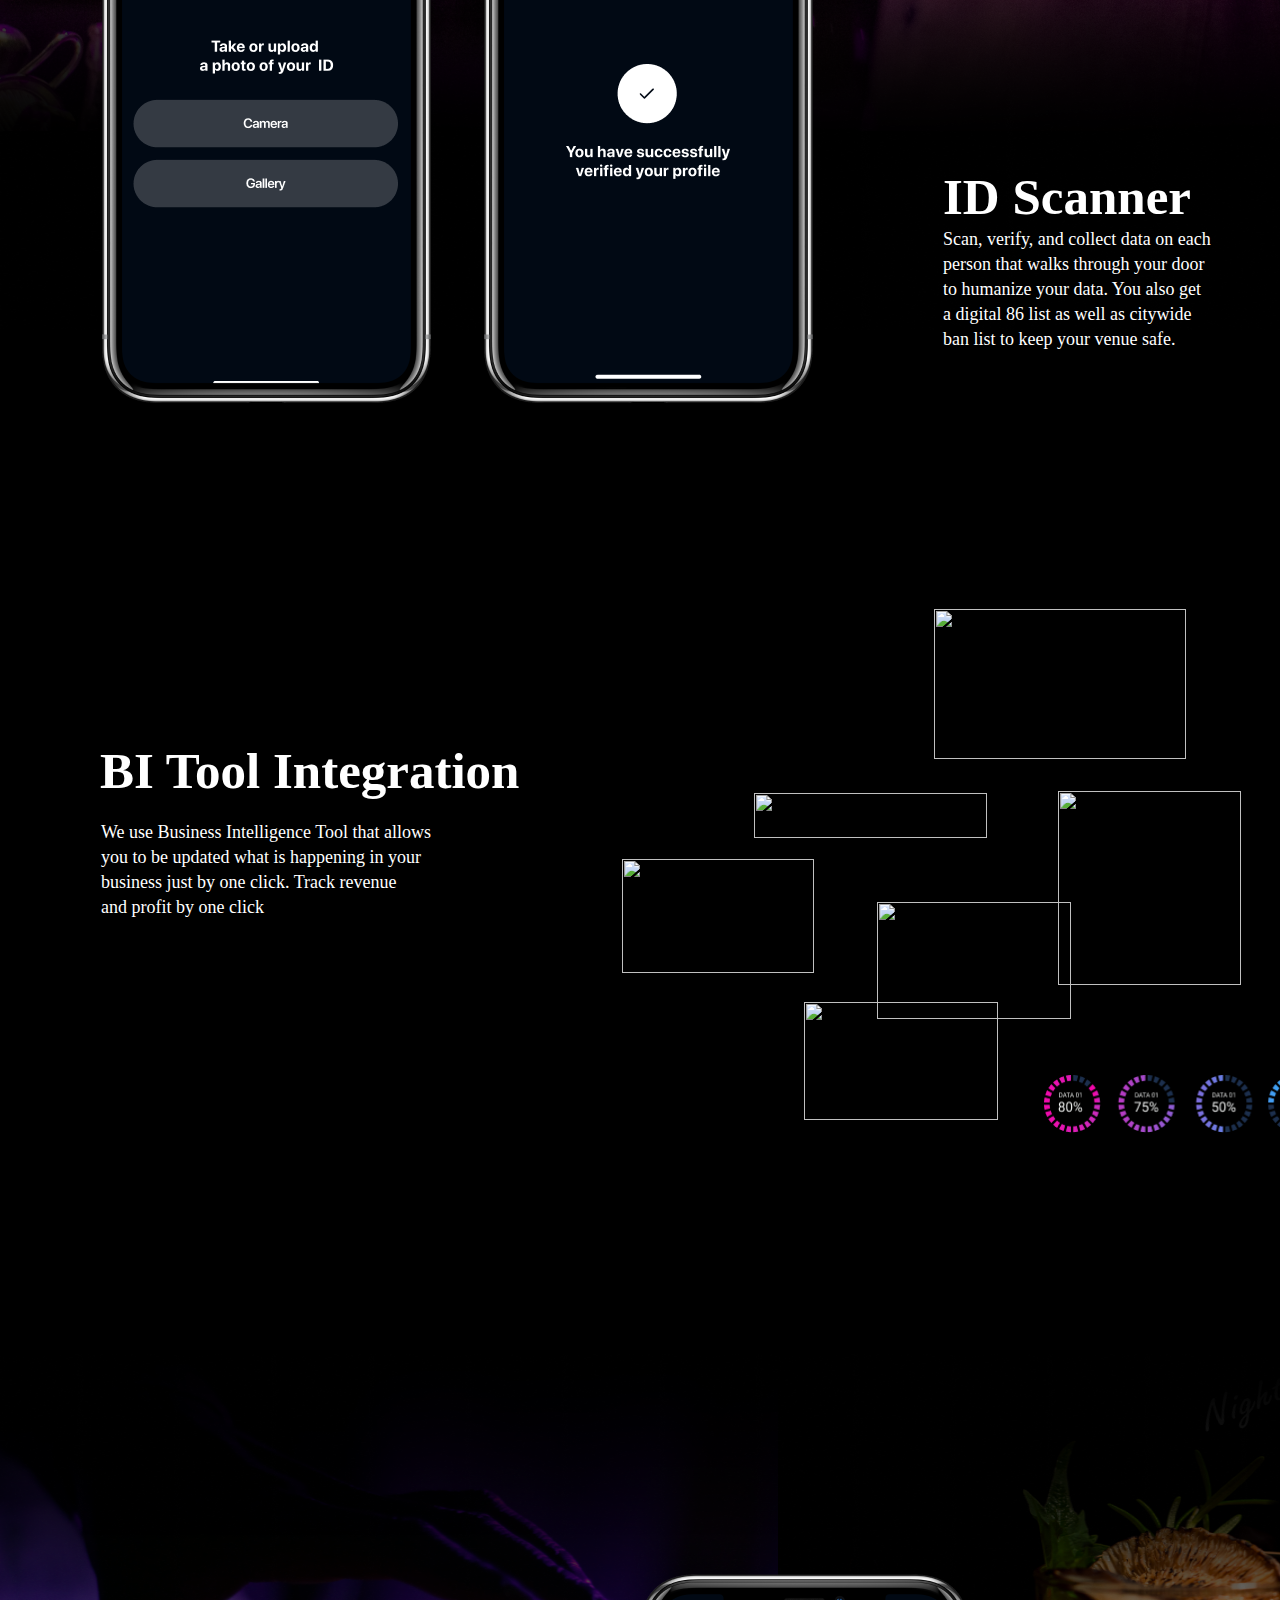
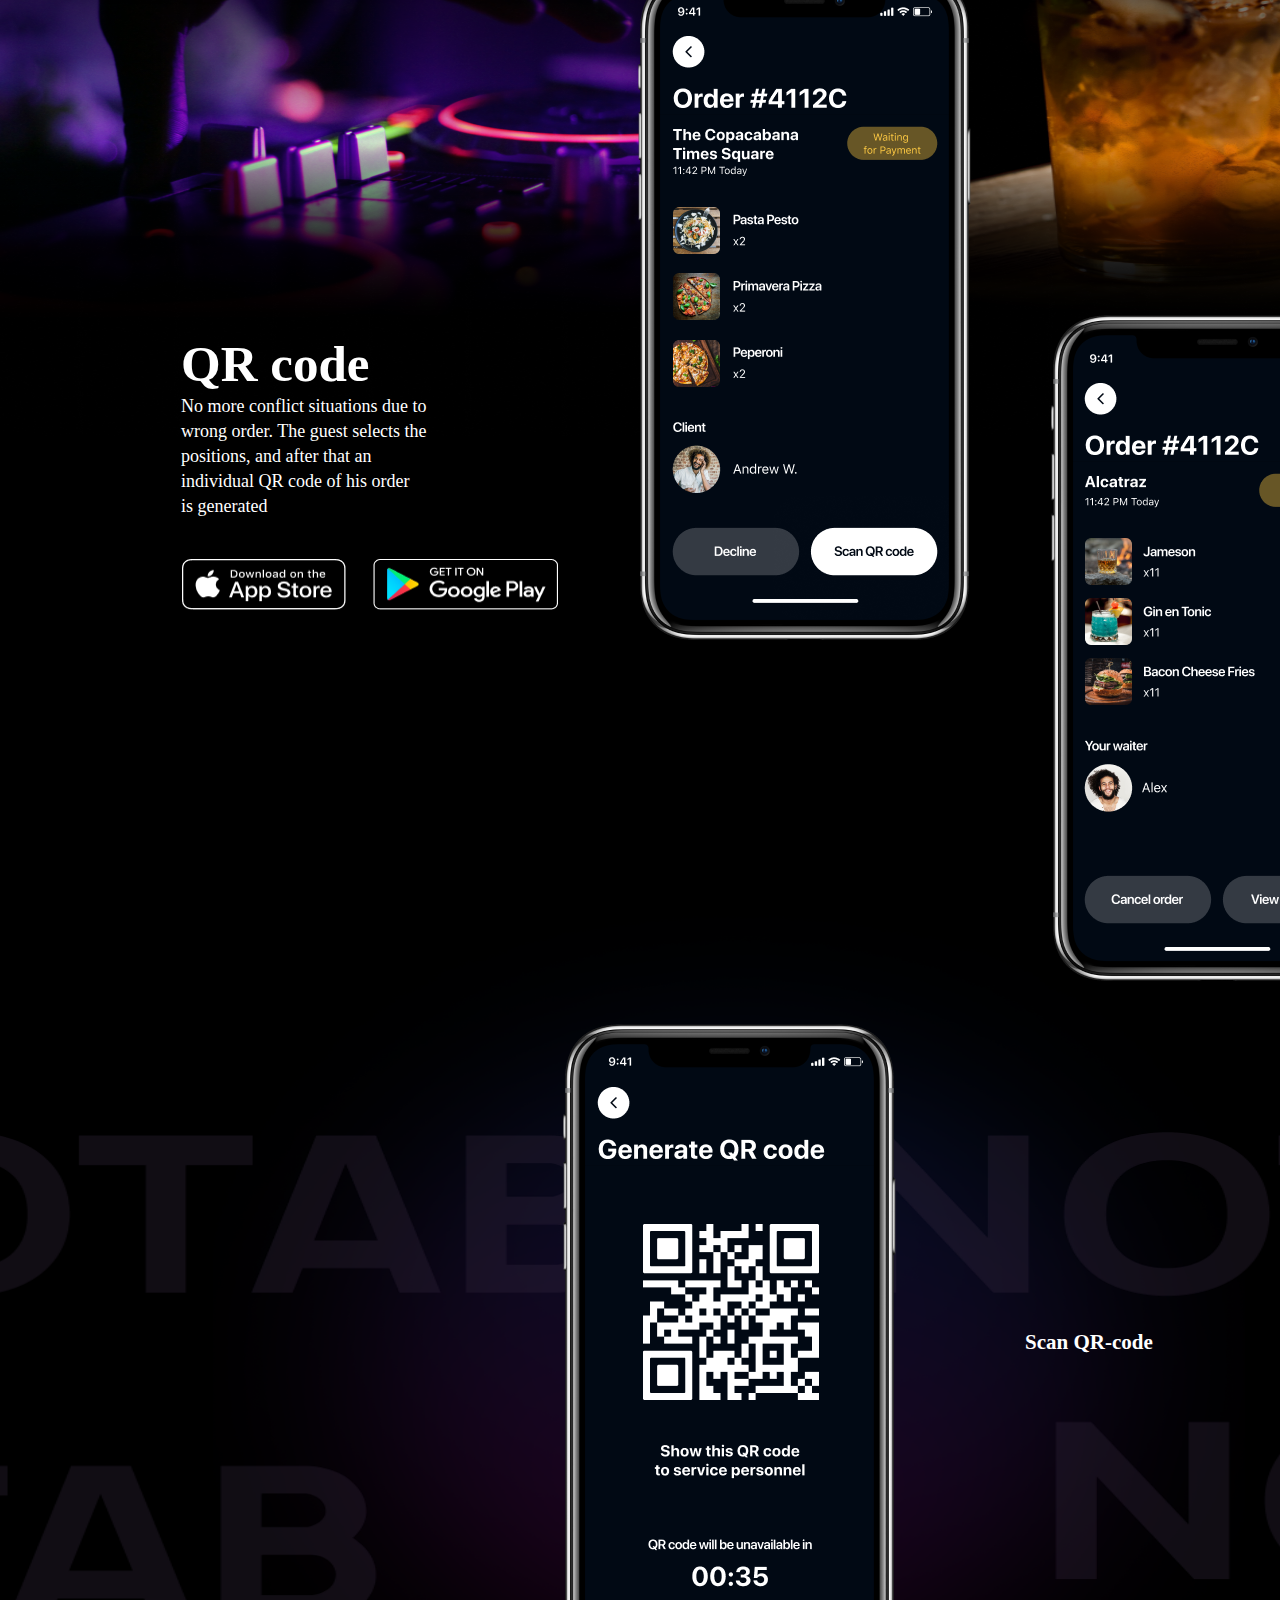
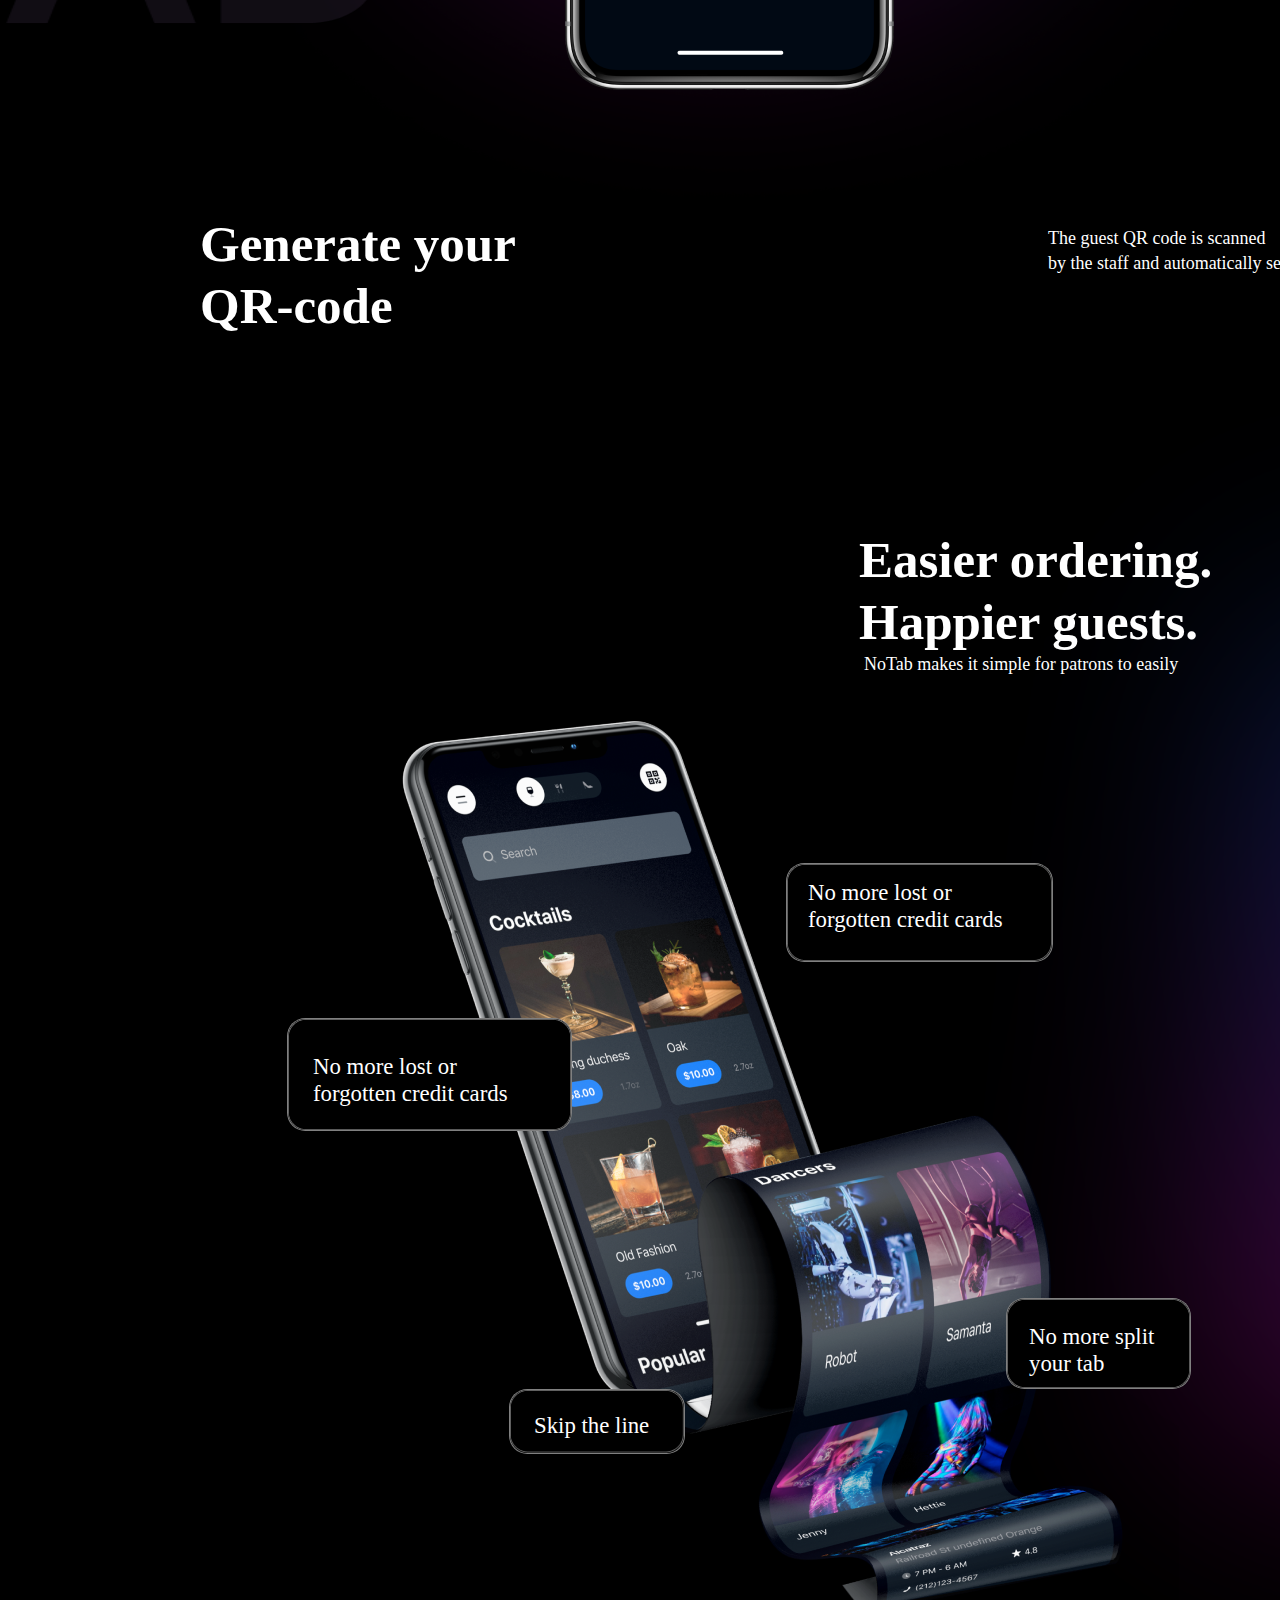
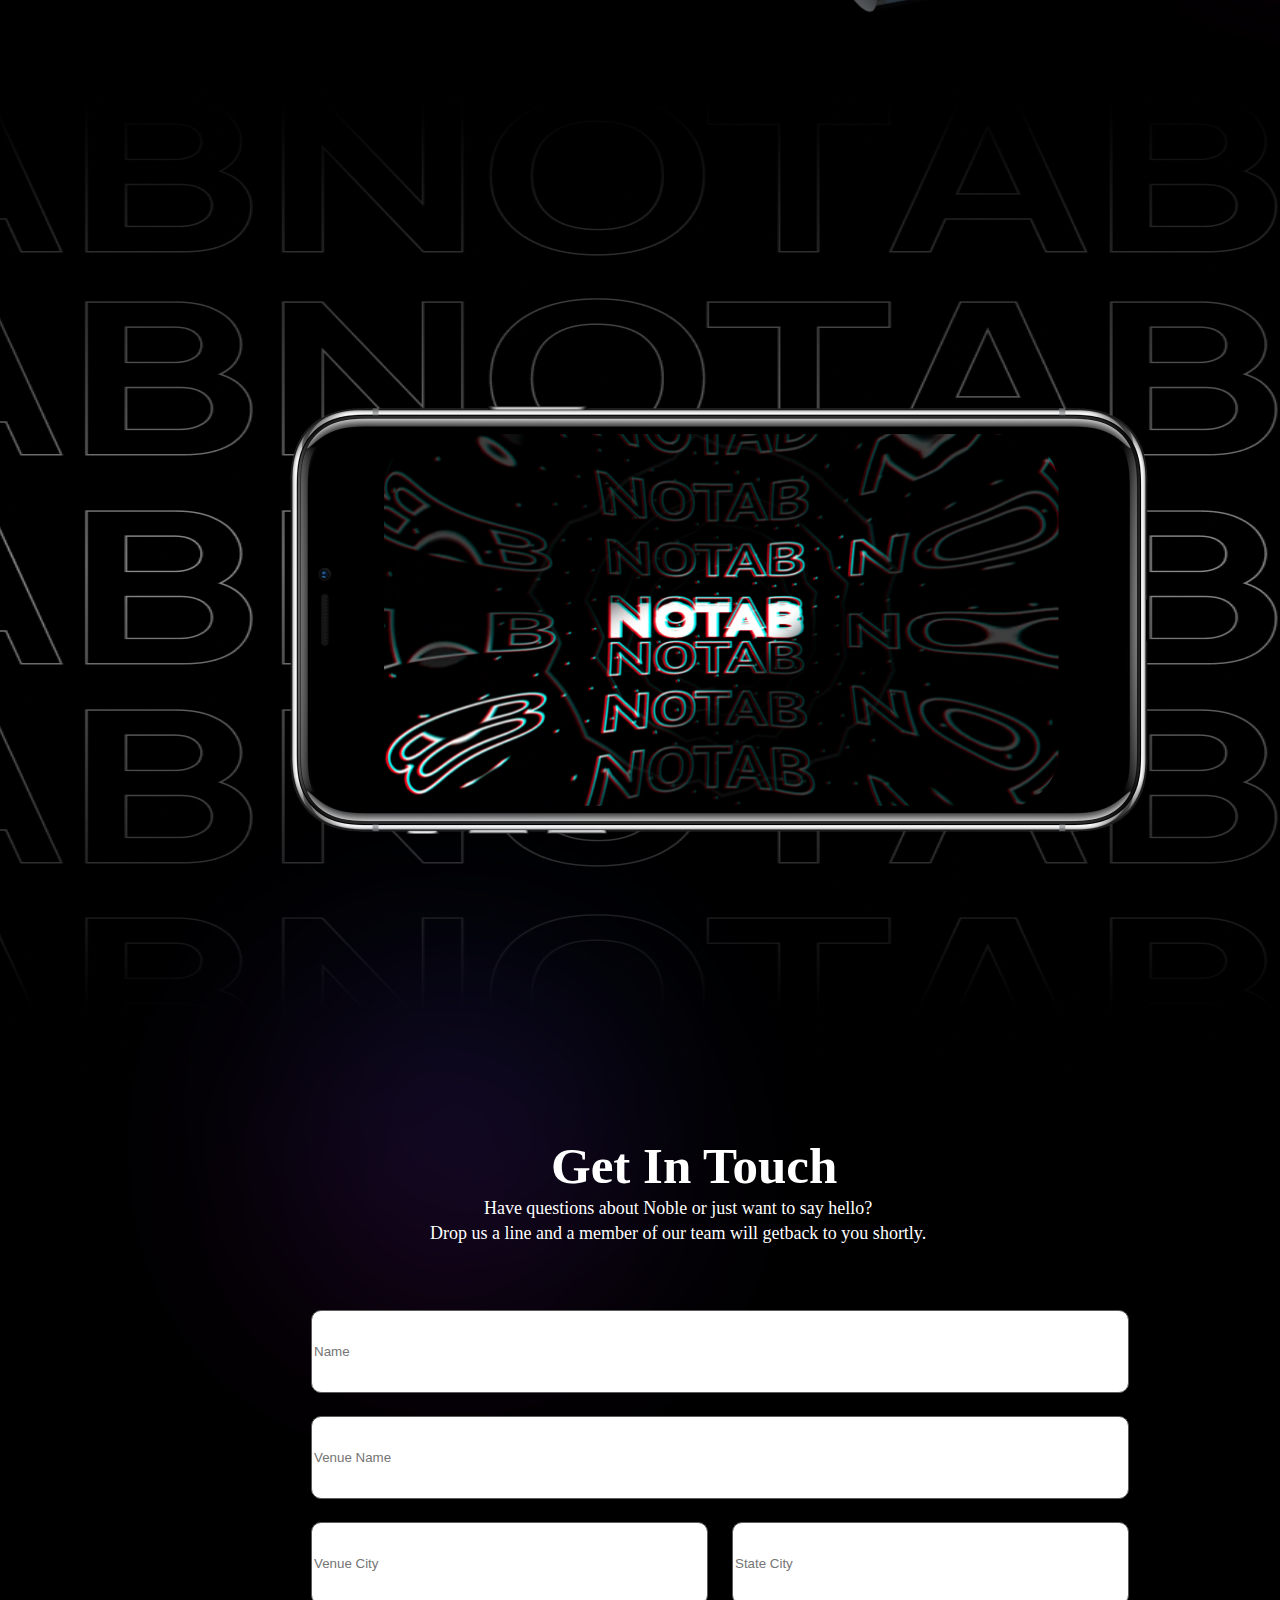
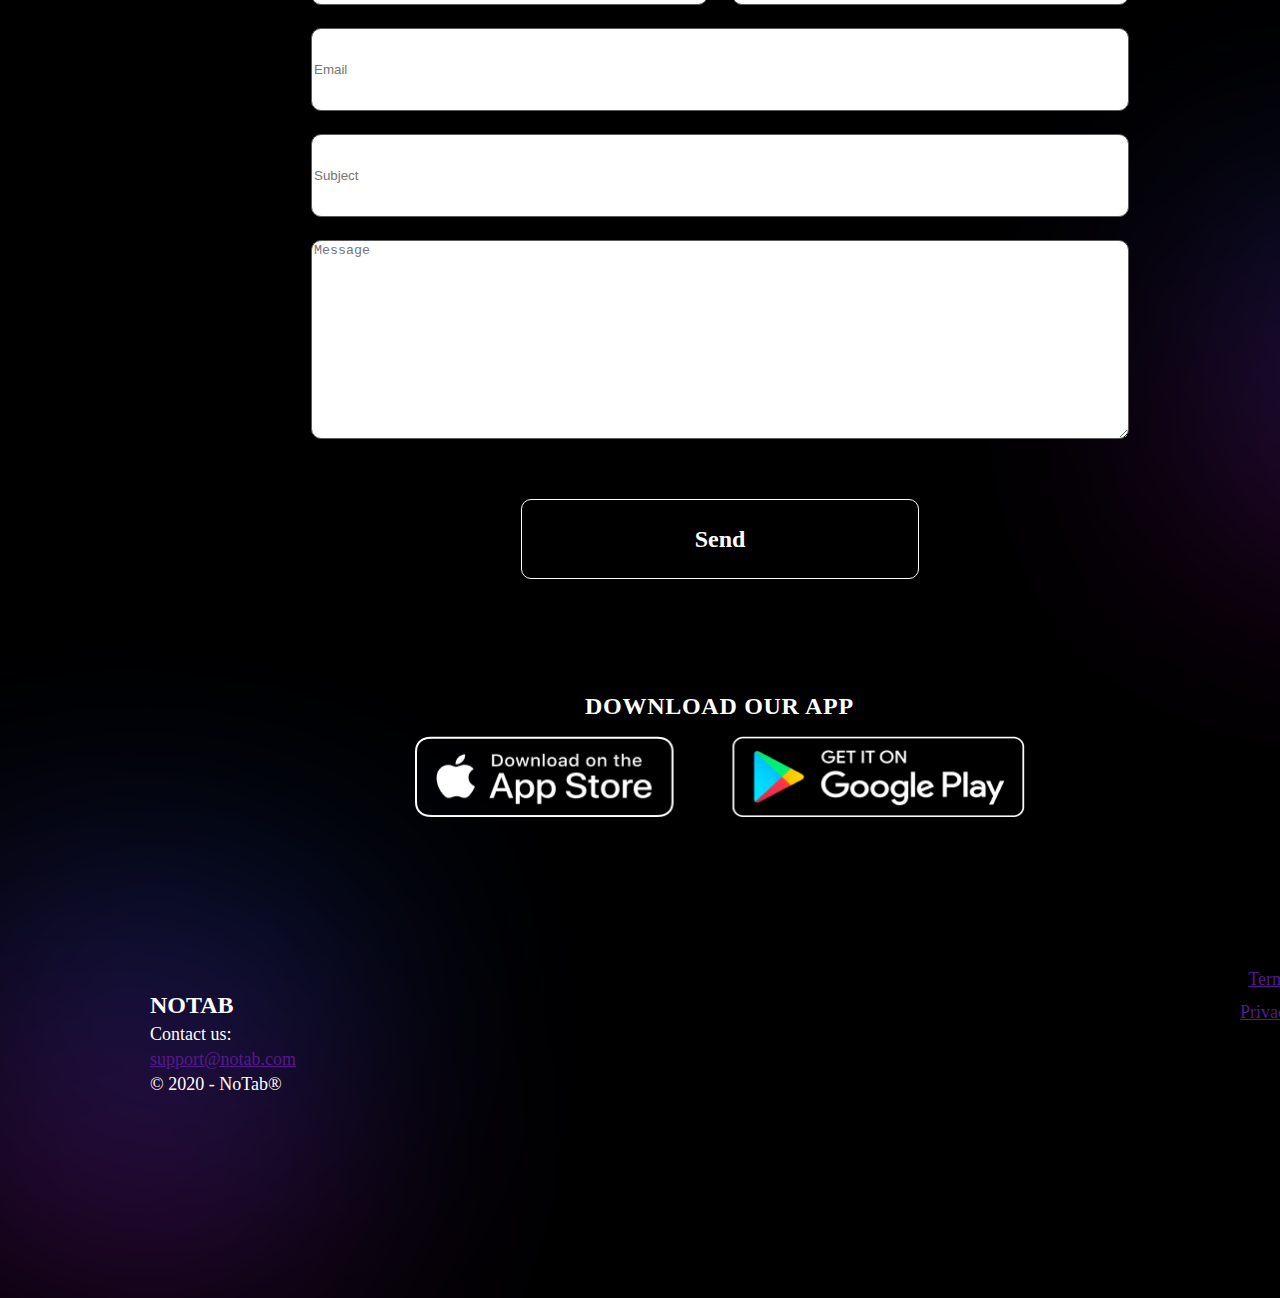
==== commit 0d345e6e: "Update index.html" ====
--- a/index.html
+++ b/index.html
@@ -24,12 +24,12 @@
         <img src="Img/Phone2.png" alt="" class="phone2">
         <img src="Img/Phone3.png" alt="" class="phone3">
         <img src="Img/Phone4.png" alt="" class="phone4">
-        <img src="Img/Group 558.png" alt="" class="g558">
-        <img src="Img/Group 559.png" alt="" class="g559">
-        <img src="Img/Group 561.png" alt="" class="g561">
-        <img src="Img/Group 562.png" alt="" class="g562">
-        <img src="Img/Group 564.png" alt="" class="g564">
-        <img src="Img/Group 565.png" alt="" class="g565">
+        <img src="Img/Group558.png" alt="" class="g558">
+        <img src="Img/Group559.png" alt="" class="g559">
+        <img src="Img/Group561.png" alt="" class="g561">
+        <img src="Img/Group562.png" alt="" class="g562">
+        <img src="Img/Group564.png" alt="" class="g564">
+        <img src="Img/Group565.png" alt="" class="g565">
         <img src="Img/Group.png" alt="" class="g1">
         <img src="Img/Background1.png" alt="" class="background1">
         <img src="Img/Background2.png" alt="" class="background2">
@@ -55,7 +55,7 @@
         <img src="Img/Cloud7.png" alt="" class="cloud7">
         <img src="Img/Cloud8.png" alt="" class="cloud8">
         <img src="Img/Apps2.png" alt="" class="apps2">
-        <img src="Img/Arrow 1.png" alt="" class="arrow">
+        <img src="Img/Arrow1.png" alt="" class="arrow">
     </figure>
     <section>
         <h2 class="notab">NoTab</h2>
@@ -75,8 +75,8 @@
         <input type="text" class="city1" required placeholder="Venue City"> <input type="text" class="city2" required placeholder="State City">
         <input type="text" class="mail" required placeholder="Email">
         <input type="text" class="subject" required placeholder="Subject">
-        <textarea name="" id="" cols="30" rows="10" class="message" required placeholder="Message"></textarea>
-        <input type="submit" value="Send" class="send" required>
+        <textarea name="area" id="area1" cols="30" rows="10" class="message" required placeholder="Message"></textarea>
+        <input type="submit" value="Send" class="send">
     </form>
     <section>
      <h2 class="section1">Our mission <br> and vision</h2>
@@ -125,4 +125,4 @@
         </section>
     </footer>
 </body>
-</html>+</html>
